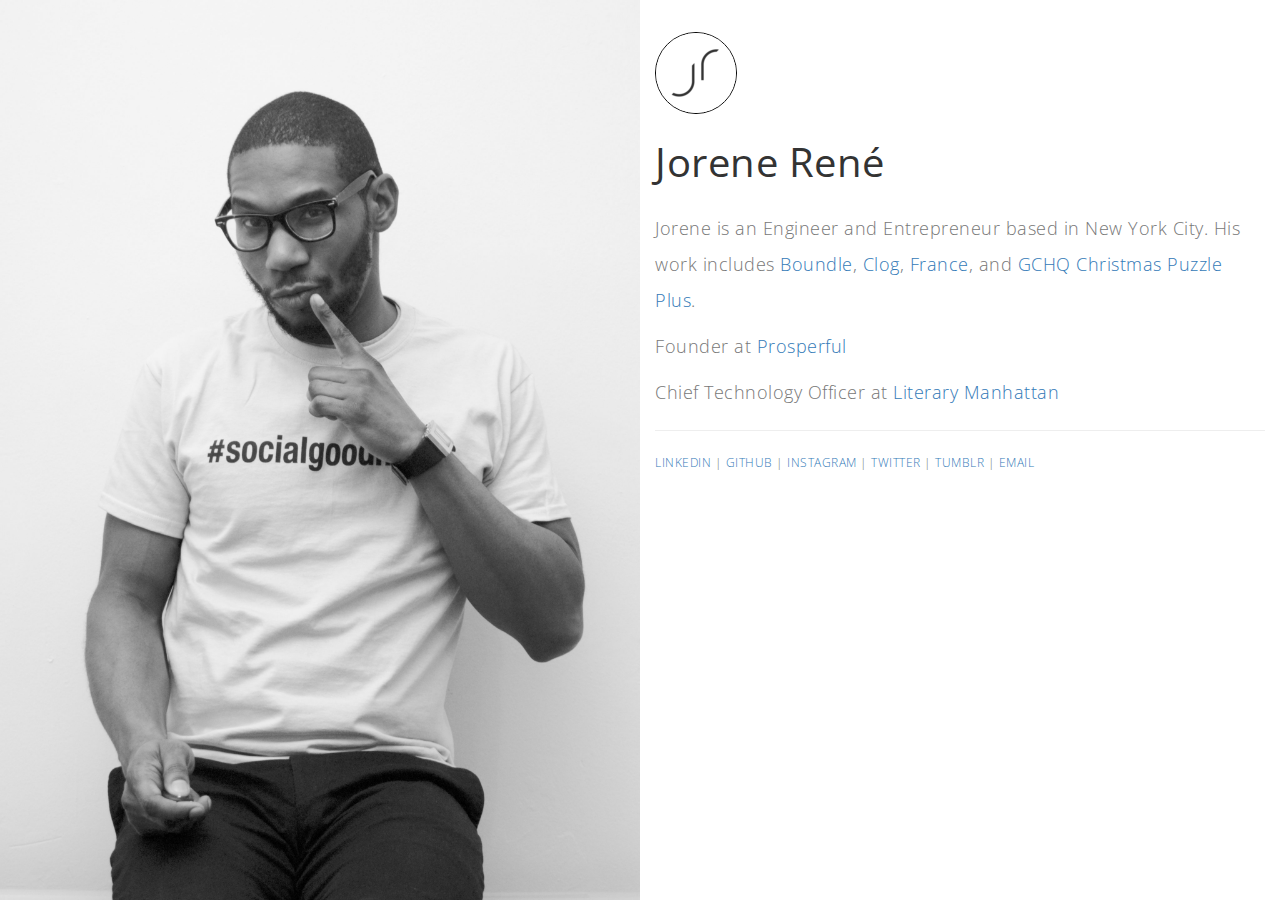
==== index.html @ 00e963a7 "Minor fixes. Updated content." ====
<!DOCTYPE html><html lang="en-US" prefix="og: http://ogp.me/ns#"><head>
<meta charset="utf-8">
<meta http-equiv="X-UA-Compatible" content="IE=edge">

<title>Jorene Ren&eacute;  | Engineer and Entrepreneur</title>

<!-- Google Fonts -->
<link href="https://fonts.googleapis.com/css?family=Open+Sans:400,300" rel="stylesheet" type="text/css">

<!-- MOBILE -->
<meta name="viewport" content="width=device-width, initial-scale=1, maximum-scale=1, user-scalable=no minimal-ui">

<!-- SEO: Priorities -->
<meta name="keywords" content="Jorene Ren&eacute;, Engineer, Entrepreneur, Athlete, Artist, Founder, Chief Technology Officer, President, Prosperful, Literary Manhattan">

<!-- Google Schema -->
<meta name="description" content="Jorene Ren&eacute is an Engineer and Entrepreneur. Founder of Prosperful. Chief Technology Officer at Literary Manhattan.">
<link rel="author" href="https://plus.google.com/+jorenerene/posts">
<link rel="publisher" href="https://plus.google.com/+jorenerene">

<!-- Twitter Card -->
<meta name="twitter:card" content="summary_large_image">
<meta name="twitter:site" content="@jorenerene">
<meta name="twitter:title" content="Jorene Ren&eacute;">
<meta name="twitter:description" content="Jorene Ren&eacute is an Engineer and Entrepreneur. Founder of Prosperful. Chief Technology Officer at Literary Manhattan.">
<meta name="twitter:creator" content="@jorenerene">
<meta name="twitter:image:src" content="http://jorenerene.com/assets/img/jorenerene.jpg">

<!-- Facebook Open Graph -->
<meta property="og:title" content="Jorene Ren&eacute;">
<meta property="og:type" content="profile">
<meta property="og:url" content="http://jorenerene.com/">
<meta property="og:image" content="http://jorenerene.com/assets/img/jorenerene.jpg">
<meta property="og:description" content="Jorene Ren&eacute is an Engineer and Entrepreneur. Founder of Prosperful. Chief Technology Officer at Literary Manhattan.">
<meta property="og:site_name" content="Jorene Rene">
<meta property="fb:admins" content="jorenerene">

<link href="//maxcdn.bootstrapcdn.com/bootstrap/3.3.6/css/bootstrap.min.css" rel="stylesheet">
<link href="//maxcdn.bootstrapcdn.com/font-awesome/4.5.0/css/font-awesome.min.css" rel="stylesheet">
<link href="style.css" rel="stylesheet">

<link rel="icon" href="favicon.ico">

<script>
(function(i,s,o,g,r,a,m){i['GoogleAnalyticsObject']=r;i[r]=i[r]||function(){
(i[r].q=i[r].q||[]).push(arguments)},i[r].l=1*new Date();a=s.createElement(o),
m=s.getElementsByTagName(o)[0];a.async=1;a.src=g;m.parentNode.insertBefore(a,m)
})(window,document,'script','//www.google-analytics.com/analytics.js','ga');
ga('create', 'UA-55767405-1', 'auto');
ga('send', 'pageview');
</script>

<style>
</style>

</head><body>

<main>
<div class="container-fluid">
<div class="row">
<div class='col-sm-6 hidden-xs' id="jorenerene">

</div><!-- .col -->
<div class="col-sm-6">

<img class="img-circle" src="assets/img/initials.png" id="initials">

<p class="lead">Jorene Ren&eacute;</p>

<p class="text-muted">Jorene is an Engineer and Entrepreneur based in New York City. His work includes <a target="_blank" href="http://jorenerene.github.io/boundle/">Boundle</a>, <a target="_blank" href="http://jorenerene.github.io/clog/">Clog</a>, <a target="_blank" href="http://jorenerene.github.io/france/">France</a>, and <a target="_blank" href="http://jorenerene.github.io/gchq/">GCHQ Christmas Puzzle Plus</a>.</p>

<p class="text-muted">Founder at <a href="http://prosperful.com" target="_blank">Prosperful</a></p>
<p class="text-muted">Chief Technology Officer at <a href="http://literarymanhattan.org" target="_blank">Literary Manhattan</a></p>

<hr>

<p class="text-muted text-uppercase small"><a target="_blank" href="http://linkedin.com/in/jorenerene">LinkedIn</a> | <a target="_blank" href="http://github.com/jorenerene">GitHub</a> | <a target="_blank" href="http://instagram.com/jorenerene">Instagram</a> | <a target="_blank" href="http://twitter.com/jorenerene">Twitter</a> | <a target="_blank" href="http://jorenerene.tumblr.com">Tumblr</a> | <a target="_blank" href="mailto:jorene@prosperful.com">Email</a></p>

</div><!-- .col -->
</div><!-- .row -->
</div> <!-- .container-fluid -->
</main>

<script src="https://code.jquery.com/jquery-2.1.4.min.js"></script>
<script src="https://maxcdn.bootstrapcdn.com/bootstrap/3.3.6/js/bootstrap.min.js"></script>

</body></html>
---- style.css ----
/*
Theme Name: Wireplates
Author: Jorene Ren&eacute;
Author URI: http://jorenerene.com
Description: See http://bitbucket.org/jorenerene/wireplates/readme.md
Version: 1.0
License: GNU General Public License v2 or later
License URI: http://www.gnu.org/licenses/gpl-2.0.html
*/

/* FIXES */
body {
	/* padding-top:70px; */ /* Navbar Fixed to Top */
	/* position:relative; */ /* Scrollspy */
}

/* KILL OUTLINE */
*:active, *:focus {
	outline:none;
}

textarea {
	resize:none;
}

/* BASIC */
html ,body, *, h1, h2, h3, h4 {
	font-family:Open Sans;
	letter-spacing:0.5px;
	line-height:120%;
}

h1, h2, h1 a, h2 a {
	font-family:Raleway, Open Sans;
	font-weight:900;
}

a {
	cursor:pointer;
}

a:hover, a:focus {
	text-decoration:none;
}

/* xs */
@media (max-width:767px) {
}

/* sm */
@media (min-width:768px) {
}

/* md */
@media (min-width:992px) {
}

/* lg */
@media (min-width:1200px) {
}

/* OPEN CLOSE DROPDOWN TRANSITION */
li.dropdown > a .fa-plus {
	transition:transform .25s;
	transform:rotate(0deg);
}

li.dropdown.open > a .fa-plus {
	transition:transform .25s;
	transform:rotate(45deg);
}

.navbar, .btn {
	font-weight:600;
	text-transform:uppercase;
}

.navbar-default .navbar-brand, .navbar-default .navbar-nav > li > a {
	color:#428bca;
}

/* SM, MD, LG */
@media(min-width:768px) {
	/* BORDER */
	.navbar-default {
		border:0;
		
		box-shadow: inset 0 1px #fff, 0 1px 3px rgba(34,25,25,0.4);
		-moz-box-shadow: inset 0 1px #fff, 0 1px 3px rgba(34,25,25,0.4);
		-webkit-box-shadow: inset 0 1px #fff, 0 1px 3px rgba(34,25,25,0.4);
	}

	/* FADE DROPDOWN-MENU */
	.open > .dropdown-menu {
		animation-name: dropdownIn;
		animation-duration:.5s;
		animation-iteration-count: 1;
		animation-timing-function: ease;
		animation-fill-mode: forwards;

		-webkit-animation-name: dropdownIn;
		-webkit-animation-duration:.5s;
		-webkit-animation-iteration-count: 1;
		-webkit-animation-timing-function: ease;
		-webkit-animation-fill-mode: forwards;

		-moz-animation-name: dropdownIn;
		-moz-animation-duration:.5s;
		-moz-animation-iteration-count: 1;
		-moz-animation-timing-function: ease;
		-moz-animation-fill-mode: forwards;
	}
	@keyframes dropdownIn {
		from {
			opacity: 0;
		}
		to {
			opacity: 1;
		}
	}
	@-webkit-keyframes dropdownIn {
		from {
			opacity: 0;
		}
		to {
			opacity: 1;
		}
	}

	/* DISLOCATE DROPDOWN-MENU WITH ARROW */
	.dropdown-menu > li > a {
		color:#428bca;
	}
	.dropdown ul.dropdown-menu {
		border-radius:4px;
		box-shadow:none;
		margin-top:20px;
		/* width:300px; */
	}
	.dropdown ul.dropdown-menu:before {
		content: "";
		border-bottom: 10px solid #fff;
		border-right: 10px solid transparent;
		border-left: 10px solid transparent;
		position: absolute;
		top: -10px;
		left: 13px;
		z-index: 10;
	}
	.dropdown ul.dropdown-menu:after {
		content: "";
		border-bottom: 11px solid #ccc;
		border-right: 11px solid transparent;
		border-left: 11px solid transparent;
		position: absolute;
		top: -11px;
		left: 12px;
		z-index: 9;
	}

	/* ALTERNATE ARROW NAVBAR-RIGHT */
	.navbar-right .dropdown ul.dropdown-menu:before {
		content: "";
		border-bottom: 10px solid #fff;
		border-right: 10px solid transparent;
		border-left: 10px solid transparent;
		position: absolute;
		top: -10px;
		right: 13px;
		z-index: 10;
	}
	.navbar-right .dropdown ul.dropdown-menu:after {
		content: "";
		border-bottom: 11px solid #ccc;
		border-right: 11px solid transparent;
		border-left: 11px solid transparent;
		position: absolute;
		top: -11px;
		right: 12px;
		z-index: 9;
	}
}

/* FADE HOVER */
.navbar-default .navbar-nav>li>a {
	-o-transition:.5s;
	-ms-transition:.5s;
	-moz-transition:.5s;
	-webkit-transition:.5s;

	transition:.5s;
}

/* DROPDOWN MENU PADDING TO MATCH SEPARATOR DIVIDER */
.dropdown-menu {
	padding:9px 0px;
}

.navbar-text {
    line-height:1.42857143;
}

/* Carousel Fade */
.carousel-fade .carousel-inner .item {
	-webkit-transition-property: opacity;
	transition-property: opacity;
}
.carousel-fade .carousel-inner .item,
.carousel-fade .carousel-inner .active.left,
.carousel-fade .carousel-inner .active.right {
	opacity: 0;
}
.carousel-fade .carousel-inner .active,
.carousel-fade .carousel-inner .next.left,
.carousel-fade .carousel-inner .prev.right {
	opacity: 1;
}
.carousel-fade .carousel-inner .next,
.carousel-fade .carousel-inner .prev,
.carousel-fade .carousel-inner .active.left,
.carousel-fade .carousel-inner .active.right {
	left: 0;
	-webkit-transform: translate3d(0, 0, 0);
	transform: translate3d(0, 0, 0);
}
.carousel-fade .carousel-control {
	z-index: 2;
}

/* Topper */

.topper-top {
	border-radius:50%;
	display: inline-block;
	height: 40px;
	width: 40px;
	position: fixed;
	bottom: 100px;
	right: 10px;
	z-index: 10;
	box-shadow: 0 0 10px rgba(0, 0, 0, 0.05);
	/* image replacement properties */
	overflow: hidden;
	text-indent: 100%;
	white-space: nowrap;
	background: rgba(51, 122, 183, 0.9) url(assets/img/back-to-top.svg) no-repeat center 50%;
	visibility: hidden;
	opacity: 0;
	-webkit-transition: opacity .3s 0s, visibility 0s .3s;
	-moz-transition: opacity .3s 0s, visibility 0s .3s;
	transition: opacity .3s 0s, visibility 0s .3s;
}
.topper-top.topper-is-visible, .topper-top.topper-fade-out, .no-touch .topper-top:hover {
	-webkit-transition: opacity .3s 0s, visibility 0s 0s;
	-moz-transition: opacity .3s 0s, visibility 0s 0s;
	transition: opacity .3s 0s, visibility 0s 0s;
}
.topper-top.topper-is-visible {
	/* the button becomes visible */
	visibility: visible;
	opacity: 1;
}
.topper-top.topper-fade-out {
	/* if the user keeps scrolling down, the button is out of focus and becomes less visible */
	opacity: .5;
}
.no-touch .topper-top:hover {
	background-color: #6AA4A8;
	opacity: 1;
}
@media only screen and (min-width: 768px) {
	.topper-top {
		right: 20px;
		bottom: 20px;
	}
}
@media only screen and (min-width: 1024px) {
	.topper-top {
		height: 60px;
		width: 60px;
		right: 30px;
		bottom: 30px;
	}
}
/* END BACK TO TOP */

/* ANIMATED X */
.navbar-toggle {
	border: none;
	background: transparent !important;
}
.navbar-toggle:hover {
	background: transparent !important;
}

.navbar-toggle .icon-bar {
	width: 22px;
	-webkit-transition: all 0.2s;
	transition: all 0.2s;
}

.navbar-toggle .icon-bar:nth-of-type(1) {
	-webkit-transform: rotate(45deg);
	-ms-transform: rotate(45deg);
	transform: rotate(45deg);

	-webkit-transform-origin: 10% 10%;
	-ms-transform-origin: 10% 10%;
	transform-origin: 10% 10%;
}

.navbar-toggle .icon-bar:nth-of-type(2) {
	opacity: 0;
	filter: alpha(opacity=0);
}

.navbar-toggle .icon-bar:nth-of-type(3) {
	-webkit-transform: rotate(-45deg);
	-ms-transform: rotate(-45deg);
	transform: rotate(-45deg);
	-webkit-transform-origin: 10% 90%;
	-ms-transform-origin: 10% 90%;
	transform-origin: 10% 90%;
}

/* ANIMATED X COLLAPSED */
.navbar-toggle.collapsed .icon-bar:nth-of-type(1) {
	-webkit-transform: rotate(0);
	-ms-transform: rotate(0);
	transform: rotate(0);
}
.navbar-toggle.collapsed .icon-bar:nth-of-type(2) {
	opacity: 1;
	filter: alpha(opacity=100);
}
.navbar-toggle.collapsed .icon-bar:nth-of-type(3) {
	-webkit-transform: rotate(0);
	-ms-transform: rotate(0);
	transform: rotate(0);
}
/* END ANIMATED X */

/* FILE INPUT */
/*
<button class="btn btn-default btn-file">
Browse<input type='file' class='form-control' name='file[]' id='file' multiple='multiple'>
</button>
*/

.btn-file {
	position: relative;
	overflow: hidden;
}
.btn-file input[type=file] {
	position: absolute;
	top: 0;
	right: 0;
	min-width: 100%;
	min-height: 100%;
	font-size: 100px;
	text-align: right;
	filter: alpha(opacity=0);
	opacity: 0;
	outline: none;
	background: white;
	cursor: inherit;
	display: block;
}

/* HEART ANIMATION */
.heart {
	color:red;
	animation:heartbeat 1s linear infinite;
}

@keyframes heartbeat {
	0% {
		-webkit-transform: scale(1.1);
		-moz-transform: scale(1.1);
		-o-transform: scale(1.1);
		-ms-transform: scale(1.1);
		transform: scale(1.1);
	}
	50% {
		-webkit-transform: scale(0.8);
		-moz-transform: scale(0.8);
		-o-transform: scale(0.8);
		-ms-transform: scale(0.8);
		transform: scale(0.8);
	}
	100% {
		-webkit-transform: scale(1);
		-moz-transform: scale(1);
		-o-transform: scale(1);
		-ms-transform: scale(1);
		transform: scale(1);
	}
}
@-moz-keyframes heartbeat {
	0% {
		-moz-transform: scale(1.1);
		transform: scale(1.1);
	}
	50% {
		-moz-transform: scale(0.8);
		transform: scale(0.8);
	}
	100% {
		-moz-transform: scale(1);
		transform: scale(1);
	}
}
@-webkit-keyframes heartbeat {
	0% {
		-webkit-transform: scale(1.1);
		transform: scale(1.1);
	}
	50% {
		-webkit-transform: scale(0.8);
		transform: scale(0.8);
	}
	100% {
		-webkit-transform: scale(1);
		transform: scale(1);
	}
}
@-ms-keyframes heartbeat {
	0% {
		-ms-transform: scale(1.1);
		transform: scale(1.1);
	}
	50% {
		-ms-transform: scale(0.8);
		transform: scale(0.8);
	}
	100% {
		-ms-transform: scale(1);
		transform: scale(1);
	}
}

@media (min-width: 768px) {
	.affix {
		position: fixed; /* Affix Mobile Glitch */
	}
}

p {
	font-size:18px;
	font-weight:300;
	line-height:200%;
}

p.lead {
	font-size:40px;
	font-weight:400;
}

#jorenerene {
	padding:0px;
	min-height:100vh;
	height:100vh;
	max-height:100vh;
	overflow:hidden;
	background-repeat:no-repeat;
	background-color:black;
	background-image:url(assets/img/jorenerene.jpg);
	background-size:100% auto;
}

#initials {
	border:1px black solid;
	margin-top:32px;
	margin-bottom:20px;
}
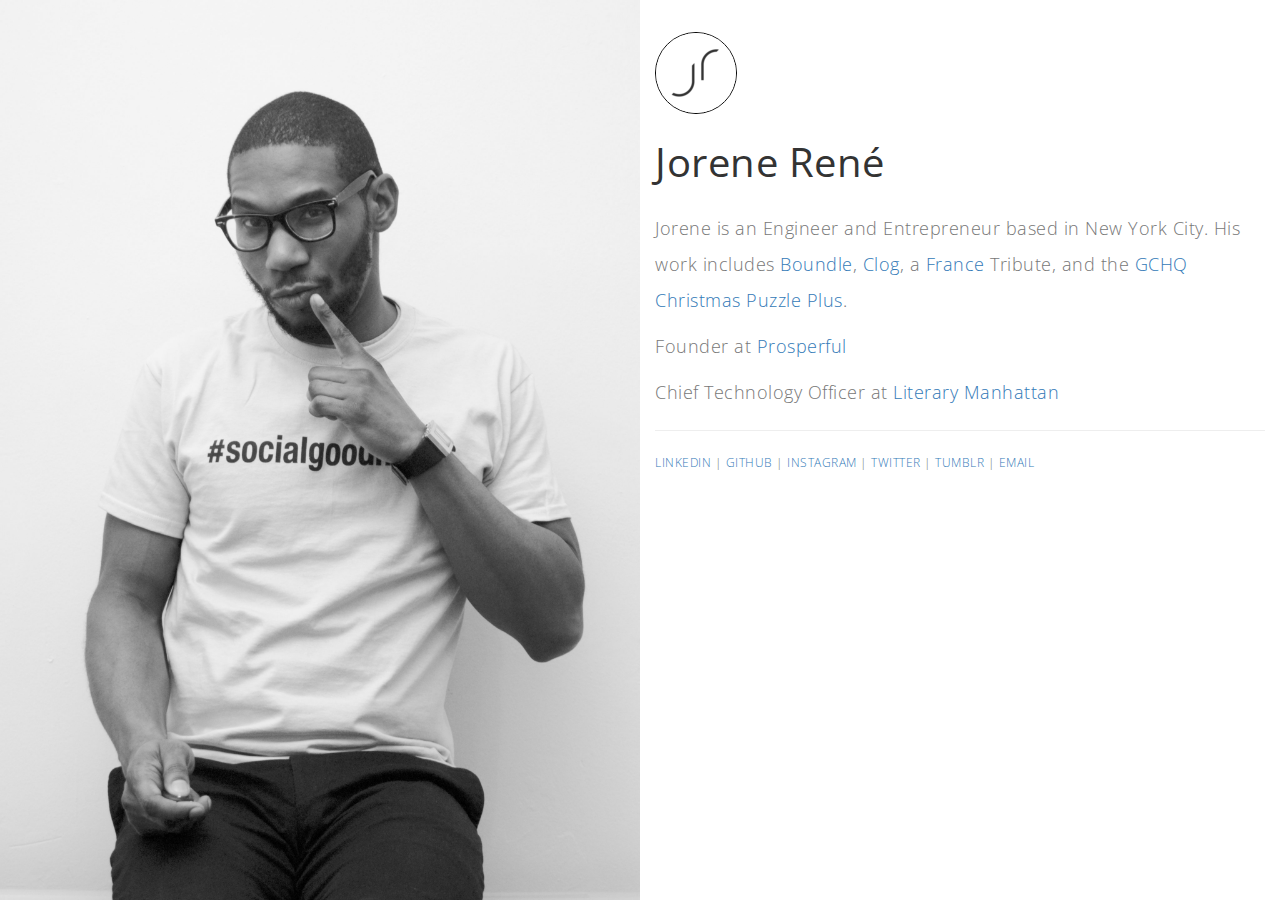
==== commit 4bb013de: "Minor fixes. Updated copy. Drafted img footer." ====
--- a/index.html
+++ b/index.html
@@ -58,16 +58,16 @@
 <main>
 <div class="container-fluid">
 <div class="row">
-<div class='col-sm-6 hidden-xs' id="jorenerene">
 
-</div><!-- .col -->
+<div class="col-sm-6 hidden-xs" id="jorenerene"></div>
+
 <div class="col-sm-6">
 
 <img class="img-circle" src="assets/img/initials.png" id="initials">
 
 <p class="lead">Jorene Ren&eacute;</p>
 
-<p class="text-muted">Jorene is an Engineer and Entrepreneur based in New York City. His work includes <a target="_blank" href="http://jorenerene.github.io/boundle/">Boundle</a>, <a target="_blank" href="http://jorenerene.github.io/clog/">Clog</a>, <a target="_blank" href="http://jorenerene.github.io/france/">France</a>, and <a target="_blank" href="http://jorenerene.github.io/gchq/">GCHQ Christmas Puzzle Plus</a>.</p>
+<p class="text-muted">Jorene is an Engineer and Entrepreneur based in New York City. His work includes <a target="_blank" href="http://jorenerene.github.io/boundle/">Boundle</a>, <a target="_blank" href="http://jorenerene.github.io/clog/">Clog</a>, a <a target="_blank" href="http://jorenerene.github.io/france/">France</a> Tribute, and the <a target="_blank" href="http://jorenerene.github.io/gchq/">GCHQ Christmas Puzzle Plus</a>.</p>
 
 <p class="text-muted">Founder at <a href="http://prosperful.com" target="_blank">Prosperful</a></p>
 <p class="text-muted">Chief Technology Officer at <a href="http://literarymanhattan.org" target="_blank">Literary Manhattan</a></p>
@@ -75,6 +75,8 @@
 <hr>
 
 <p class="text-muted text-uppercase small"><a target="_blank" href="http://linkedin.com/in/jorenerene">LinkedIn</a> | <a target="_blank" href="http://github.com/jorenerene">GitHub</a> | <a target="_blank" href="http://instagram.com/jorenerene">Instagram</a> | <a target="_blank" href="http://twitter.com/jorenerene">Twitter</a> | <a target="_blank" href="http://jorenerene.tumblr.com">Tumblr</a> | <a target="_blank" href="mailto:jorene@prosperful.com">Email</a></p>
+
+<!-- <img src="assets/img/header.png" class="img-responsive"> -->
 
 </div><!-- .col -->
 </div><!-- .row -->
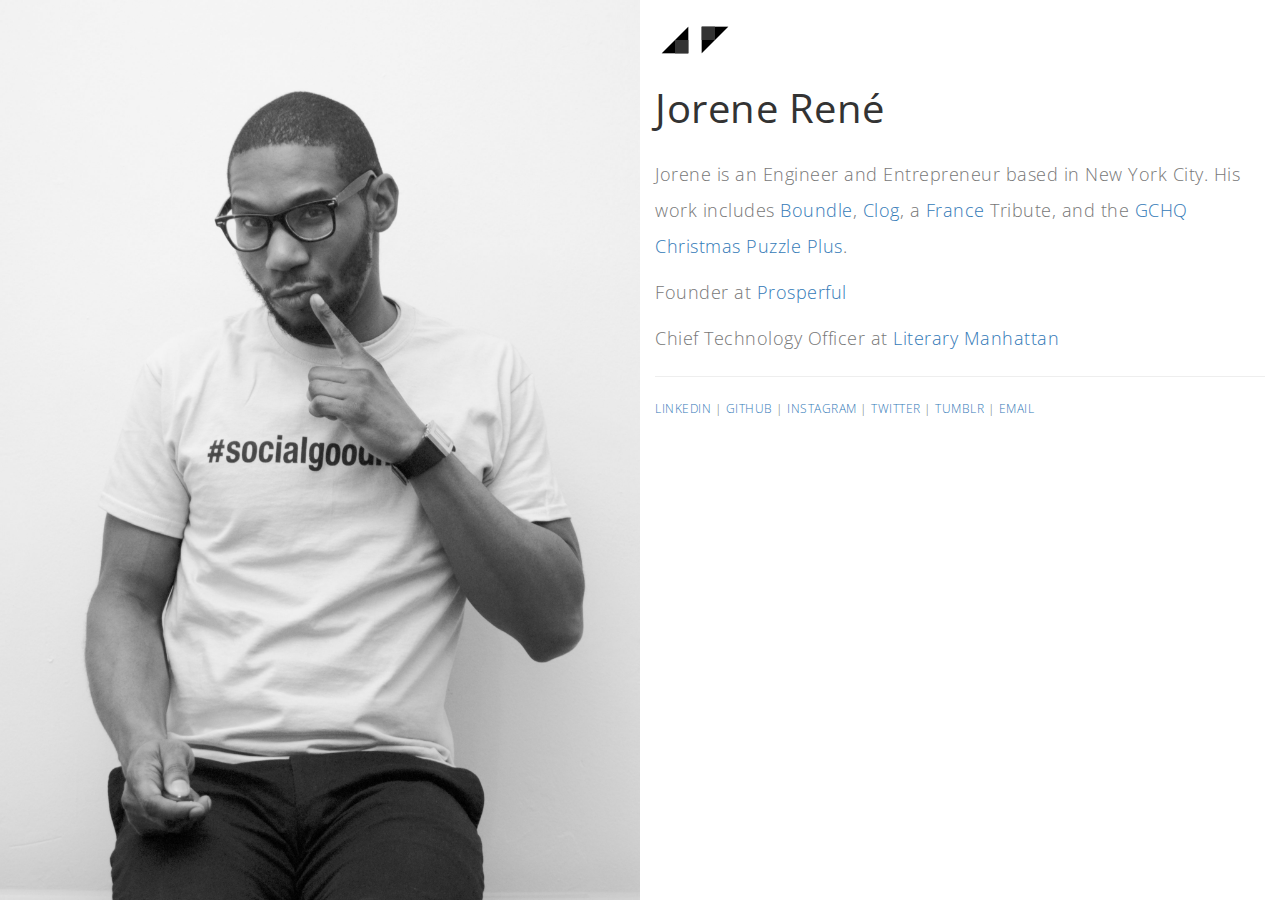
==== commit 0229e39f: "Updated Brand Identity. Removed previous brand elements." ====
--- a/index.html
+++ b/index.html
@@ -63,7 +63,7 @@
 
 <div class="col-sm-6">
 
-<img class="img-circle" src="assets/img/initials.png" id="initials">
+<img src="assets/img/jorenerene.png">
 
 <p class="lead">Jorene Ren&eacute;</p>
 
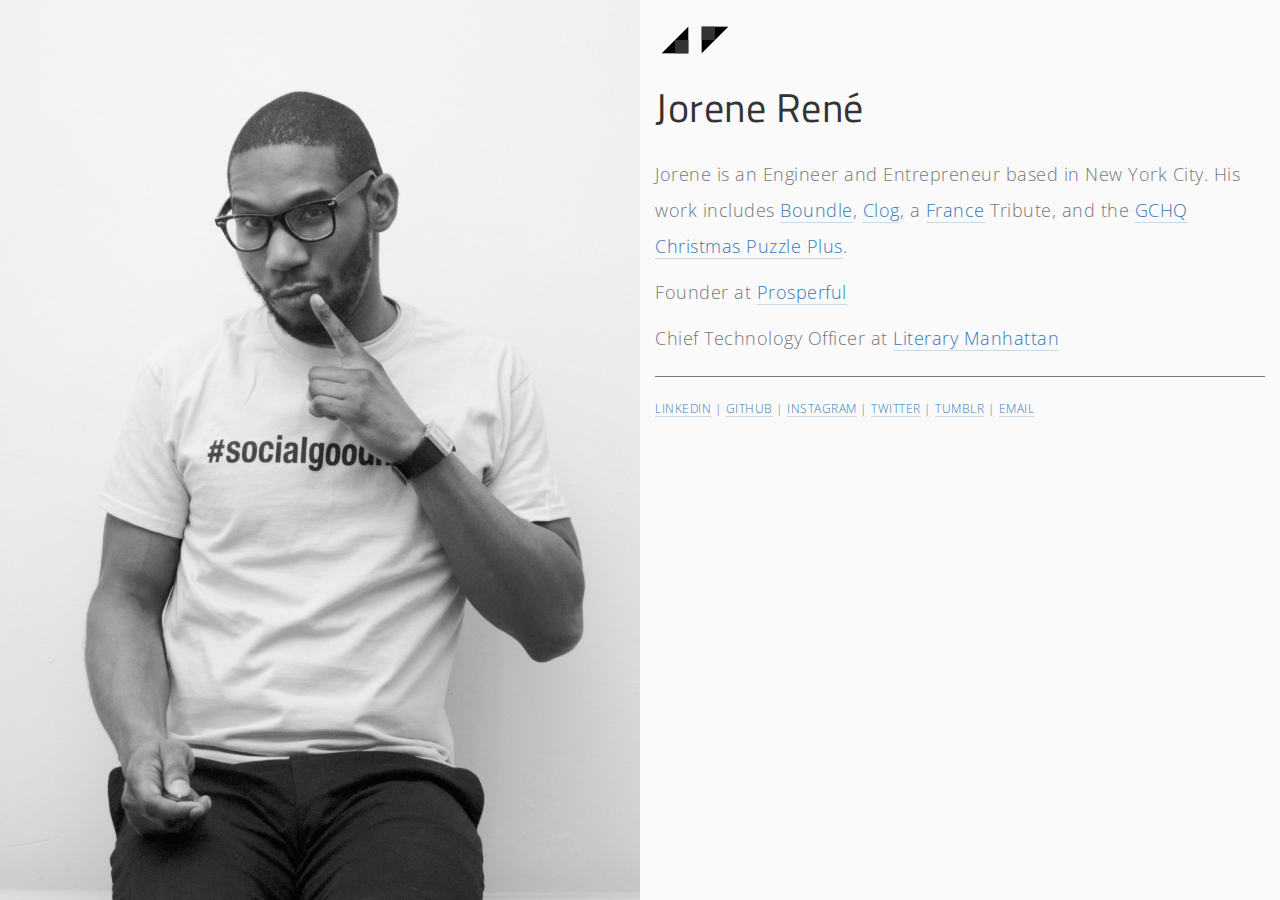
==== commit 351221b7: "Updated styles: fonts, links, body background." ====
--- a/index.html
+++ b/index.html
@@ -6,6 +6,7 @@
 
 <!-- Google Fonts -->
 <link href="https://fonts.googleapis.com/css?family=Open+Sans:400,300" rel="stylesheet" type="text/css">
+<link href='https://fonts.googleapis.com/css?family=Titillium+Web:400,700,600' rel='stylesheet' type='text/css'>
 
 <!-- MOBILE -->
 <meta name="viewport" content="width=device-width, initial-scale=1, maximum-scale=1, user-scalable=no minimal-ui">
@@ -51,6 +52,23 @@
 </script>
 
 <style>
+.lead {
+	font-family:"Titillium Web";
+}
+a {
+	border-bottom:1px rgba(51,122,183,0.25) solid;
+}
+a:hover, a:focus, a:active {
+	border-bottom:1px rgba(35,82,124,0.25) solid;
+}
+
+hr {
+	border-color:#777;
+}
+
+body {
+	background:#fafafa;
+}
 </style>
 
 </head><body>
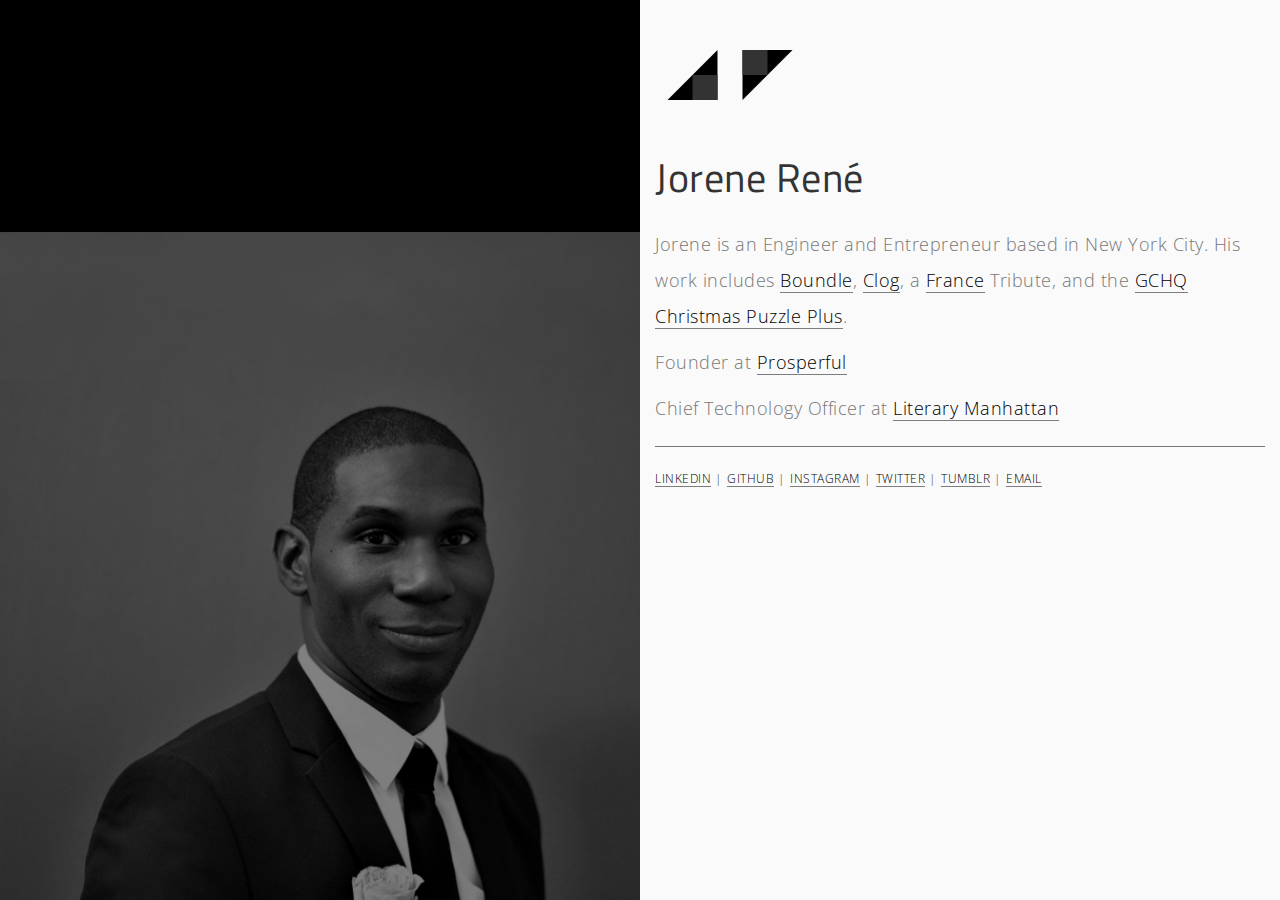
==== commit 8bbe45a5: "Updated background image and enlarged logo." ====
--- a/index.html
+++ b/index.html
@@ -56,10 +56,8 @@
 	font-family:"Titillium Web";
 }
 a {
-	border-bottom:1px rgba(51,122,183,0.25) solid;
-}
-a:hover, a:focus, a:active {
-	border-bottom:1px rgba(35,82,124,0.25) solid;
+	border-bottom:1px rgba(0,0,0,0.5) solid;
+	color:black;
 }
 
 hr {
@@ -68,6 +66,15 @@
 
 body {
 	background:#fafafa;
+}
+
+#jorenerene {
+	background-image:url(assets/img/newer.jpg);
+	background-position:center bottom;
+}
+
+.text-uppercase {
+	letter-spacing:1px;
 }
 </style>
 
@@ -81,7 +88,7 @@
 
 <div class="col-sm-6">
 
-<img src="assets/img/jorenerene.png">
+<img src="assets/img/jorenerene.svg">
 
 <p class="lead">Jorene Ren&eacute;</p>
 
@@ -92,7 +99,7 @@
 
 <hr>
 
-<p class="text-muted text-uppercase small"><a target="_blank" href="http://linkedin.com/in/jorenerene">LinkedIn</a> | <a target="_blank" href="http://github.com/jorenerene">GitHub</a> | <a target="_blank" href="http://instagram.com/jorenerene">Instagram</a> | <a target="_blank" href="http://twitter.com/jorenerene">Twitter</a> | <a target="_blank" href="http://jorenerene.tumblr.com">Tumblr</a> | <a target="_blank" href="mailto:jorene@prosperful.com">Email</a></p>
+<p class="text-uppercase small"><a target="_blank" href="http://linkedin.com/in/jorenerene">LinkedIn</a> | <a target="_blank" href="http://github.com/jorenerene">GitHub</a> | <a target="_blank" href="http://instagram.com/jorenerene">Instagram</a> | <a target="_blank" href="http://twitter.com/jorenerene">Twitter</a> | <a target="_blank" href="http://jorenerene.tumblr.com">Tumblr</a> | <a target="_blank" href="mailto:jorene@prosperful.com">Email</a></p>
 
 <!-- <img src="assets/img/header.png" class="img-responsive"> -->
 
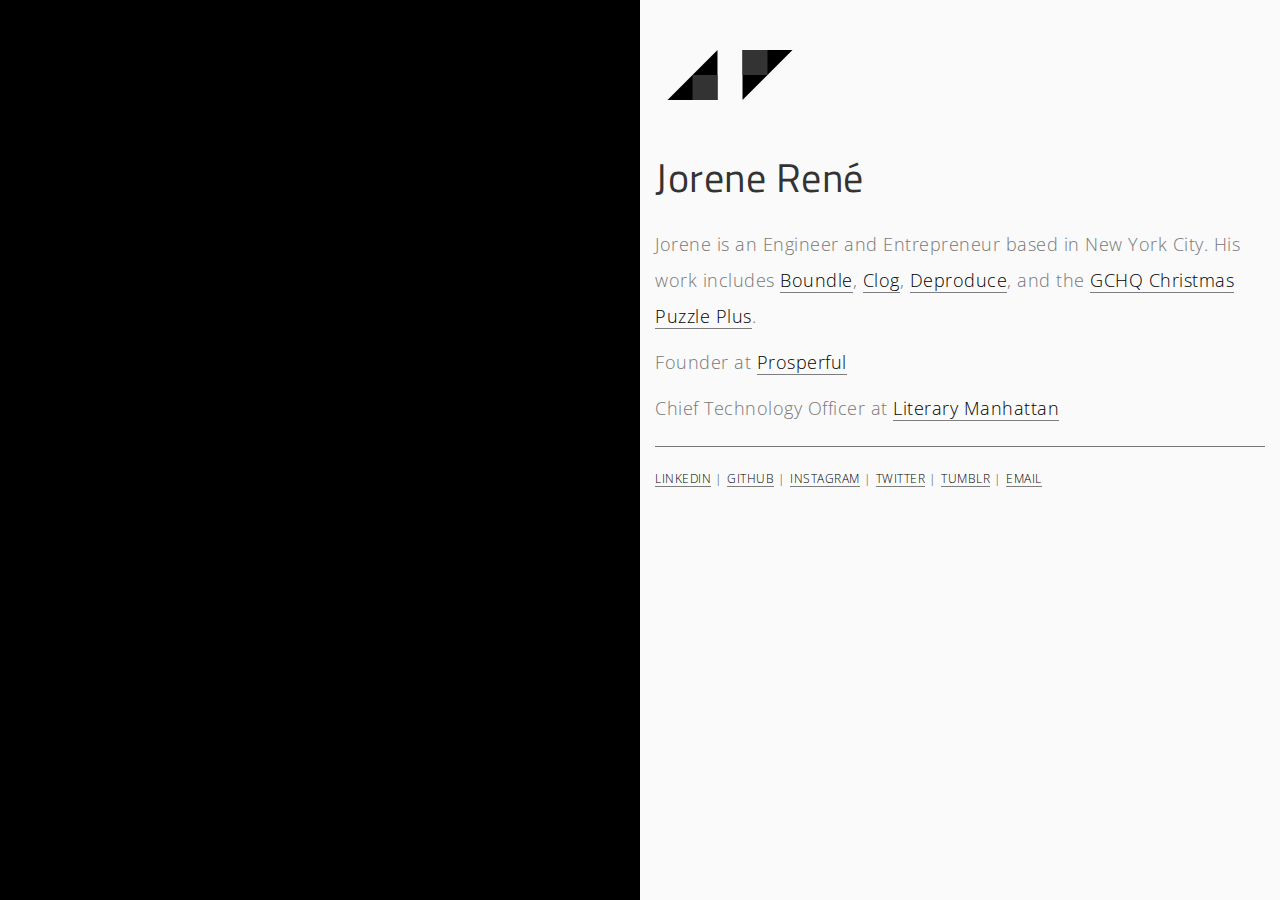
==== commit d1a8cbf8: "Updated copy: linked to Deproduce and commented out Birthday 529." ====
--- a/index.html
+++ b/index.html
@@ -6,7 +6,7 @@
 
 <!-- Google Fonts -->
 <link href="https://fonts.googleapis.com/css?family=Open+Sans:400,300" rel="stylesheet" type="text/css">
-<link href='https://fonts.googleapis.com/css?family=Titillium+Web:400,700,600' rel='stylesheet' type='text/css'>
+<link href="https://fonts.googleapis.com/css?family=Titillium+Web:400,700,600" rel="stylesheet" type="text/css">
 
 <!-- MOBILE -->
 <meta name="viewport" content="width=device-width, initial-scale=1, maximum-scale=1, user-scalable=no minimal-ui">
@@ -39,6 +39,7 @@
 <link href="//maxcdn.bootstrapcdn.com/bootstrap/3.3.6/css/bootstrap.min.css" rel="stylesheet">
 <link href="//maxcdn.bootstrapcdn.com/font-awesome/4.5.0/css/font-awesome.min.css" rel="stylesheet">
 <link href="style.css" rel="stylesheet">
+<link href="assets/css/jorenerene.css" rel="stylesheet">
 
 <link rel="icon" href="favicon.ico">
 
@@ -52,30 +53,6 @@
 </script>
 
 <style>
-.lead {
-	font-family:"Titillium Web";
-}
-a {
-	border-bottom:1px rgba(0,0,0,0.5) solid;
-	color:black;
-}
-
-hr {
-	border-color:#777;
-}
-
-body {
-	background:#fafafa;
-}
-
-#jorenerene {
-	background-image:url(assets/img/newer.jpg);
-	background-position:center bottom;
-}
-
-.text-uppercase {
-	letter-spacing:1px;
-}
 </style>
 
 </head><body>
@@ -88,11 +65,11 @@
 
 <div class="col-sm-6">
 
-<img src="assets/img/jorenerene.svg">
+<img src="assets/img/jorenerene.svg" alt="Jorene Ren&eacute;'s Logo">
 
 <p class="lead">Jorene Ren&eacute;</p>
 
-<p class="text-muted">Jorene is an Engineer and Entrepreneur based in New York City. His work includes <a target="_blank" href="http://jorenerene.github.io/boundle/">Boundle</a>, <a target="_blank" href="http://jorenerene.github.io/clog/">Clog</a>, a <a target="_blank" href="http://jorenerene.github.io/france/">France</a> Tribute, and the <a target="_blank" href="http://jorenerene.github.io/gchq/">GCHQ Christmas Puzzle Plus</a>.</p>
+<p class="text-muted">Jorene is an Engineer and Entrepreneur based in New York City. His work includes <a target="_blank" href="http://jorenerene.github.io/boundle/">Boundle</a>, <a target="_blank" href="http://jorenerene.github.io/clog/">Clog</a>, <a target="_blank" href="http://deproduce.com">Deproduce</a>, <!-- <a target="_blank" href="">Birthday 529</a>, --> and the <a target="_blank" href="http://jorenerene.github.io/gchq/">GCHQ Christmas Puzzle Plus</a>.</p>
 
 <p class="text-muted">Founder at <a href="http://prosperful.com" target="_blank">Prosperful</a></p>
 <p class="text-muted">Chief Technology Officer at <a href="http://literarymanhattan.org" target="_blank">Literary Manhattan</a></p>
@@ -101,13 +78,14 @@
 
 <p class="text-uppercase small"><a target="_blank" href="http://linkedin.com/in/jorenerene">LinkedIn</a> | <a target="_blank" href="http://github.com/jorenerene">GitHub</a> | <a target="_blank" href="http://instagram.com/jorenerene">Instagram</a> | <a target="_blank" href="http://twitter.com/jorenerene">Twitter</a> | <a target="_blank" href="http://jorenerene.tumblr.com">Tumblr</a> | <a target="_blank" href="mailto:jorene@prosperful.com">Email</a></p>
 
-<!-- <img src="assets/img/header.png" class="img-responsive"> -->
-
 </div><!-- .col -->
 </div><!-- .row -->
 </div> <!-- .container-fluid -->
 </main>
 
+<hr style="margin-bottom:0;" class="visible-xs">
+<img src="assets/img/newer.jpg" class="img-responsive visible-xs" alt="Jorene Ren&eacute;'s Portrait">
+
 <script src="https://code.jquery.com/jquery-2.1.4.min.js"></script>
 <script src="https://maxcdn.bootstrapcdn.com/bootstrap/3.3.6/js/bootstrap.min.js"></script>
 
--- a/assets/css/jorenerene.css
+++ b/assets/css/jorenerene.css
@@ -0,0 +1,24 @@
+.lead {
+	font-family:"Titillium Web";
+}
+a {
+	border-bottom:1px rgba(0,0,0,0.5) solid;
+	color:black;
+}
+
+hr {
+	border-color:#777;
+}
+
+body {
+	background:#fafafa;
+}
+
+#jorenerene {
+	background-image:url(assets/img/newer.jpg);
+	background-position:center bottom;
+}
+
+.text-uppercase {
+	letter-spacing:1px;
+}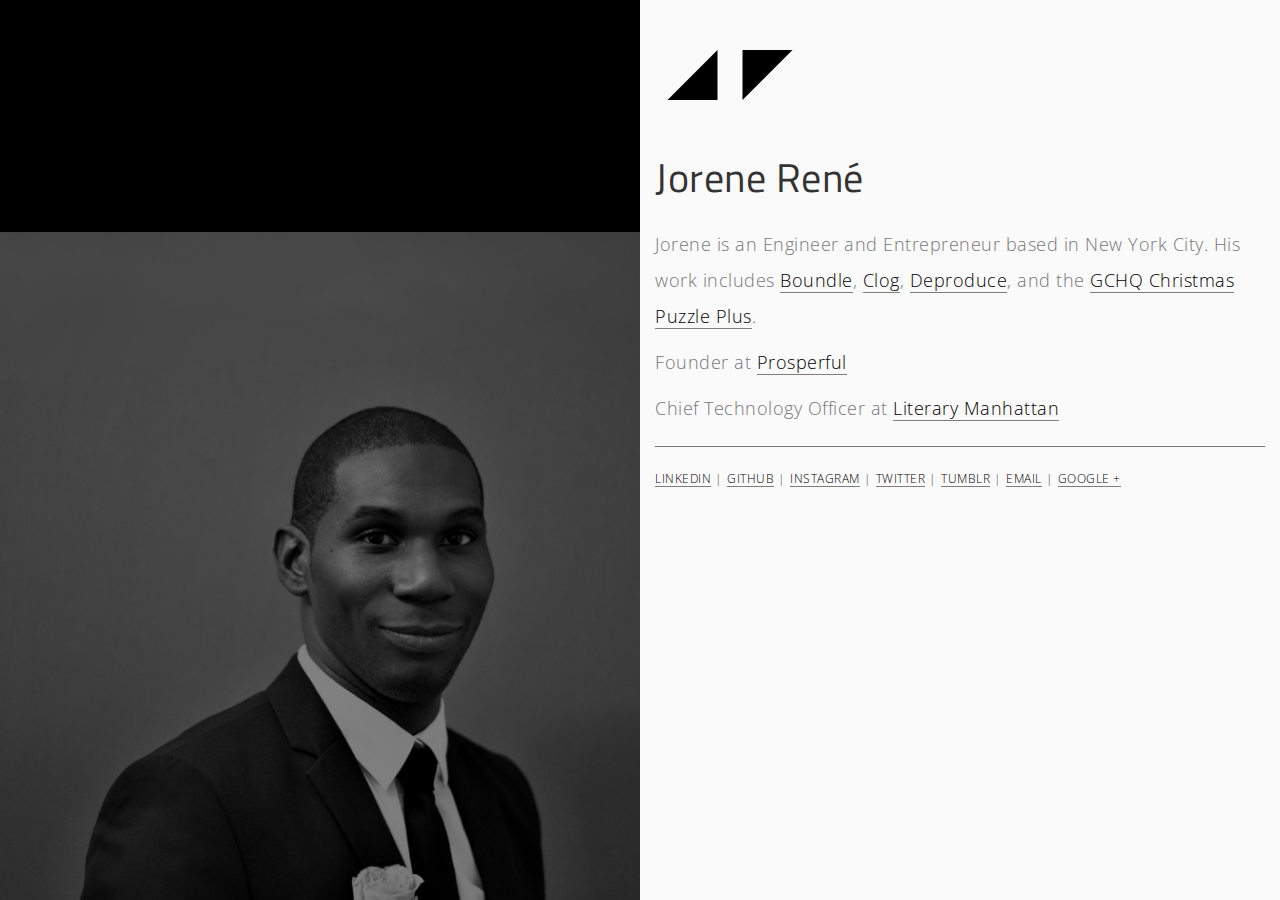
==== commit b6e1bf88: "Updated css and svg." ====
--- a/index.html
+++ b/index.html
@@ -76,7 +76,7 @@
 
 <hr>
 
-<p class="text-uppercase small"><a target="_blank" href="http://linkedin.com/in/jorenerene">LinkedIn</a> | <a target="_blank" href="http://github.com/jorenerene">GitHub</a> | <a target="_blank" href="http://instagram.com/jorenerene">Instagram</a> | <a target="_blank" href="http://twitter.com/jorenerene">Twitter</a> | <a target="_blank" href="http://jorenerene.tumblr.com">Tumblr</a> | <a target="_blank" href="mailto:jorene@prosperful.com">Email</a></p>
+<p class="text-uppercase small"><a target="_blank" href="http://linkedin.com/in/jorenerene">LinkedIn</a> | <a target="_blank" href="http://github.com/jorenerene">GitHub</a> | <a target="_blank" href="http://instagram.com/jorenerene">Instagram</a> | <a target="_blank" href="http://twitter.com/jorenerene">Twitter</a> | <a target="_blank" href="http://jorenerene.tumblr.com">Tumblr</a> | <a target="_blank" href="mailto:jorene@prosperful.com">Email</a> | <a href="https://plus.google.com/+jorenerene/posts" target="_blank">Google +</a></p>
 
 </div><!-- .col -->
 </div><!-- .row -->
@@ -84,7 +84,7 @@
 </main>
 
 <hr style="margin-bottom:0;" class="visible-xs">
-<img src="assets/img/newer.jpg" class="img-responsive visible-xs" alt="Jorene Ren&eacute;'s Portrait">
+<img src="assets/img/jorenerene.jpg" class="img-responsive visible-xs" alt="Jorene Ren&eacute;'s Portrait">
 
 <script src="https://code.jquery.com/jquery-2.1.4.min.js"></script>
 <script src="https://maxcdn.bootstrapcdn.com/bootstrap/3.3.6/js/bootstrap.min.js"></script>
--- a/assets/css/jorenerene.css
+++ b/assets/css/jorenerene.css
@@ -15,7 +15,7 @@
 }
 
 #jorenerene {
-	background-image:url(assets/img/newer.jpg);
+	background-image:url(../img/jorenerene.jpg);
 	background-position:center bottom;
 }
 
